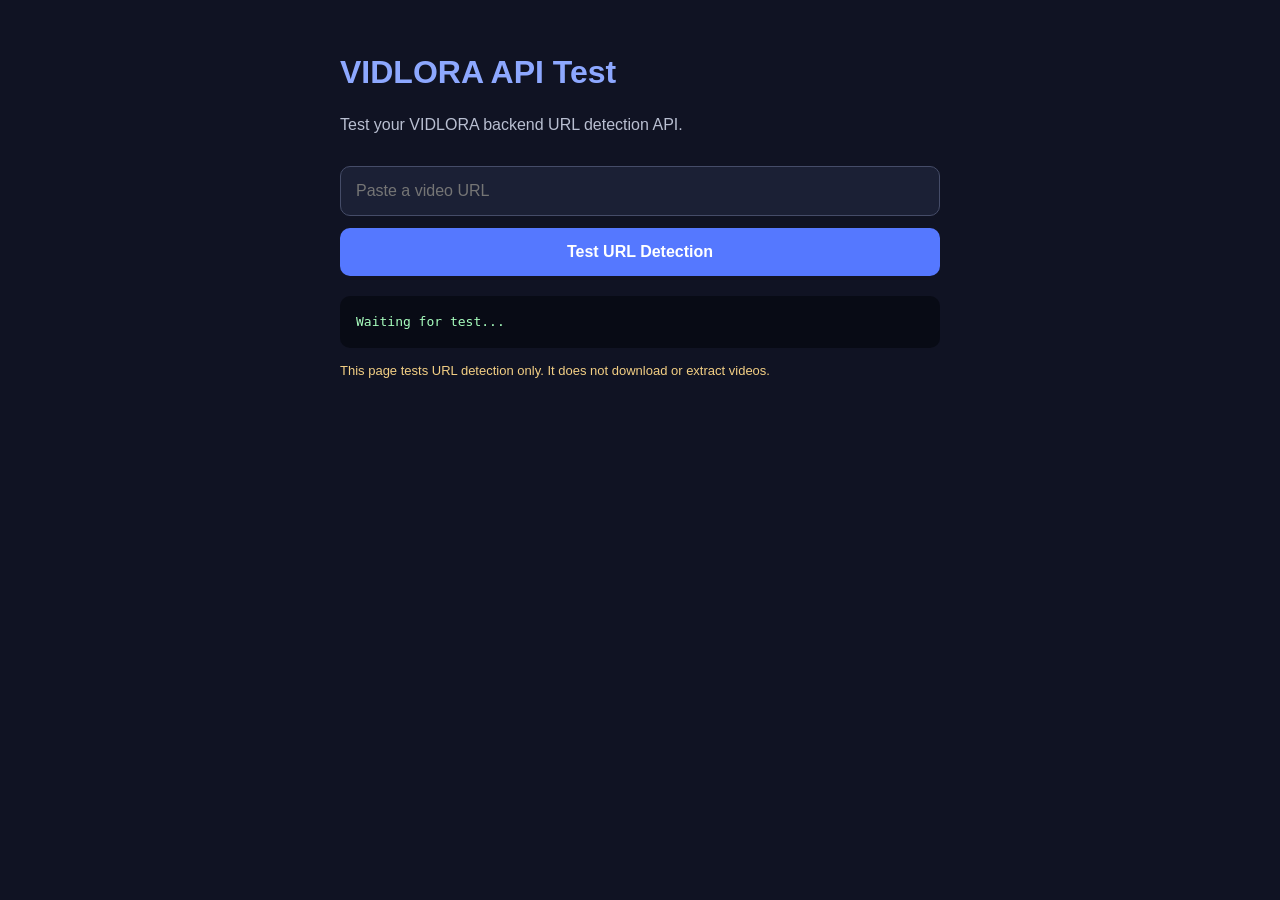
==== backend-test.html @ 54bf6745 "Create backend-test.html" ====
<!DOCTYPE html>
<html lang="en">
<head>
  <meta charset="UTF-8">
  <meta name="viewport" content="width=device-width, initial-scale=1.0">
  <meta name="robots" content="noindex, nofollow">
  <title>VIDLORA Backend Test</title>
  <style>
    * {
      box-sizing: border-box;
    }

    body {
      margin: 0;
      padding: 24px 16px;
      font-family: Arial, sans-serif;
      background: #101323;
      color: #fff;
    }

    main {
      max-width: 600px;
      margin: 30px auto;
    }

    h1 {
      color: #8da8ff;
    }

    p {
      color: #b9bfd1;
      line-height: 1.6;
    }

    input {
      width: 100%;
      padding: 15px;
      margin: 12px 0;
      border: 1px solid #454c68;
      border-radius: 10px;
      background: #1b2035;
      color: white;
      font-size: 16px;
    }

    button {
      width: 100%;
      padding: 15px;
      border: 0;
      border-radius: 10px;
      background: #5578ff;
      color: white;
      font-size: 16px;
      font-weight: bold;
      cursor: pointer;
    }

    button:disabled {
      opacity: 0.6;
    }

    pre {
      white-space: pre-wrap;
      overflow-wrap: anywhere;
      padding: 16px;
      margin-top: 20px;
      border-radius: 10px;
      background: #080b15;
      color: #a8ffbf;
      line-height: 1.5;
    }

    .note {
      font-size: 13px;
      color: #f3cf84;
    }
  </style>
</head>
<body>
  <main>
    <h1>VIDLORA API Test</h1>

    <p>
      Test your VIDLORA backend URL detection API.
    </p>

    <form id="testForm">
      <input
        id="videoUrl"
        type="url"
        placeholder="Paste a video URL"
        required
        maxlength="2048"
      >

      <button id="testButton" type="submit">
        Test URL Detection
      </button>
    </form>

    <pre id="result" aria-live="polite">Waiting for test...</pre>

    <p class="note">
      This page tests URL detection only. It does not download or extract videos.
    </p>
  </main>

  <script>
    "use strict";

    const API_URL = "https://vidlora.vercel.app/api/detect";

    const form = document.getElementById("testForm");
    const input = document.getElementById("videoUrl");
    const button = document.getElementById("testButton");
    const output = document.getElementById("result");

    form.addEventListener("submit", async function (event) {
      event.preventDefault();

      const url = input.value.trim();

      if (!url) {
        output.textContent = "Please enter a URL.";
        return;
      }

      button.disabled = true;
      button.textContent = "Testing...";
      output.textContent = "Connecting to VIDLORA backend...";

      try {
        const response = await fetch(API_URL, {
          method: "POST",
          headers: {
            "Content-Type": "application/json"
          },
          body: JSON.stringify({ url }),
          mode: "cors",
          credentials: "omit",
          cache: "no-store"
        });

        const data = await response.json();

        output.textContent =
          "HTTP Status: " + response.status + "\n\n" +
          JSON.stringify(data, null, 2);

      } catch (error) {
        output.textContent =
          "API test failed.\n\n" +
          (error.message || "Unknown network error") +
          "\n\nCheck deployment and CORS settings.";
      } finally {
        button.disabled = false;
        button.textContent = "Test URL Detection";
      }
    });
  </script>
</body>
</html>
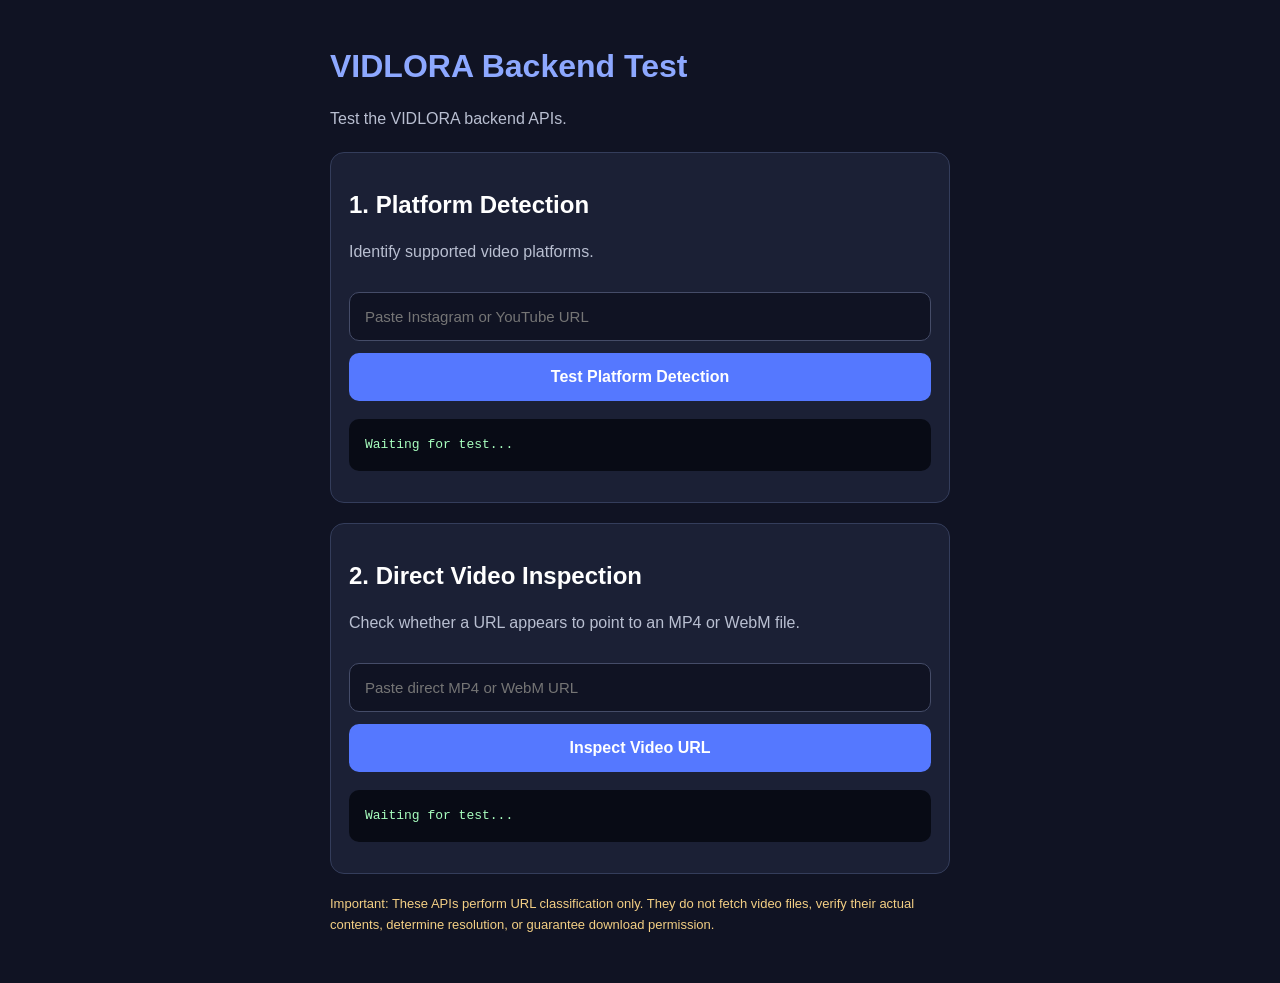
==== commit d2f2c7ea: "Update backend-test.html" ====
--- a/backend-test.html
+++ b/backend-test.html
@@ -2,34 +2,38 @@
 <html lang="en">
 <head>
   <meta charset="UTF-8">
-  <meta name="viewport" content="width=device-width, initial-scale=1.0">
-  <meta name="robots" content="noindex, nofollow">
+  <meta name="viewport" content="width=device-width, initial-scale=1">
+  <meta name="robots" content="noindex,nofollow">
   <title>VIDLORA Backend Test</title>
   <style>
-    * {
-      box-sizing: border-box;
-    }
+    * { box-sizing: border-box; }
 
     body {
       margin: 0;
       padding: 24px 16px;
-      font-family: Arial, sans-serif;
       background: #101323;
       color: #fff;
+      font-family: Arial, sans-serif;
     }
 
     main {
-      max-width: 600px;
-      margin: 30px auto;
-    }
-
-    h1 {
-      color: #8da8ff;
-    }
+      max-width: 620px;
+      margin: 24px auto;
+    }
+
+    h1 { color: #8da8ff; }
 
     p {
       color: #b9bfd1;
       line-height: 1.6;
+    }
+
+    .panel {
+      margin: 20px 0;
+      padding: 18px;
+      background: #1b2035;
+      border: 1px solid #343d5b;
+      border-radius: 14px;
     }
 
     input {
@@ -38,9 +42,9 @@
       margin: 12px 0;
       border: 1px solid #454c68;
       border-radius: 10px;
-      background: #1b2035;
+      background: #101323;
       color: white;
-      font-size: 16px;
+      font-size: 15px;
     }
 
     button {
@@ -56,107 +60,154 @@
     }
 
     button:disabled {
-      opacity: 0.6;
+      opacity: .6;
+      cursor: wait;
     }
 
     pre {
+      padding: 16px;
+      margin-top: 18px;
+      background: #080b15;
+      color: #a8ffbf;
+      border-radius: 10px;
       white-space: pre-wrap;
       overflow-wrap: anywhere;
-      padding: 16px;
-      margin-top: 20px;
-      border-radius: 10px;
-      background: #080b15;
-      color: #a8ffbf;
       line-height: 1.5;
     }
 
     .note {
+      color: #f3cf84;
       font-size: 13px;
-      color: #f3cf84;
     }
   </style>
 </head>
 <body>
-  <main>
-    <h1>VIDLORA API Test</h1>
-
-    <p>
-      Test your VIDLORA backend URL detection API.
-    </p>
-
-    <form id="testForm">
-      <input
-        id="videoUrl"
-        type="url"
-        placeholder="Paste a video URL"
-        required
-        maxlength="2048"
-      >
-
-      <button id="testButton" type="submit">
-        Test URL Detection
-      </button>
-    </form>
-
-    <pre id="result" aria-live="polite">Waiting for test...</pre>
-
-    <p class="note">
-      This page tests URL detection only. It does not download or extract videos.
-    </p>
-  </main>
-
-  <script>
-    "use strict";
-
-    const API_URL = "https://vidlora.vercel.app/api/detect";
-
-    const form = document.getElementById("testForm");
-    const input = document.getElementById("videoUrl");
-    const button = document.getElementById("testButton");
-    const output = document.getElementById("result");
-
-    form.addEventListener("submit", async function (event) {
-      event.preventDefault();
-
-      const url = input.value.trim();
-
-      if (!url) {
-        output.textContent = "Please enter a URL.";
-        return;
-      }
-
-      button.disabled = true;
-      button.textContent = "Testing...";
-      output.textContent = "Connecting to VIDLORA backend...";
-
-      try {
-        const response = await fetch(API_URL, {
-          method: "POST",
-          headers: {
-            "Content-Type": "application/json"
-          },
-          body: JSON.stringify({ url }),
-          mode: "cors",
-          credentials: "omit",
-          cache: "no-store"
-        });
-
-        const data = await response.json();
-
-        output.textContent =
-          "HTTP Status: " + response.status + "\n\n" +
-          JSON.stringify(data, null, 2);
-
-      } catch (error) {
-        output.textContent =
-          "API test failed.\n\n" +
-          (error.message || "Unknown network error") +
-          "\n\nCheck deployment and CORS settings.";
-      } finally {
-        button.disabled = false;
-        button.textContent = "Test URL Detection";
-      }
-    });
-  </script>
+<main>
+  <h1>VIDLORA Backend Test</h1>
+  <p>Test the VIDLORA backend APIs.</p>
+
+  <section class="panel">
+    <h2>1. Platform Detection</h2>
+    <p>Identify supported video platforms.</p>
+
+    <input
+      id="platformUrl"
+      type="url"
+      placeholder="Paste Instagram or YouTube URL"
+      maxlength="2048"
+    >
+
+    <button id="detectButton" type="button">
+      Test Platform Detection
+    </button>
+
+    <pre id="detectResult">Waiting for test...</pre>
+  </section>
+
+  <section class="panel">
+    <h2>2. Direct Video Inspection</h2>
+    <p>Check whether a URL appears to point to an MP4 or WebM file.</p>
+
+    <input
+      id="directUrl"
+      type="url"
+      placeholder="Paste direct MP4 or WebM URL"
+      maxlength="2048"
+    >
+
+    <button id="inspectButton" type="button">
+      Inspect Video URL
+    </button>
+
+    <pre id="inspectResult">Waiting for test...</pre>
+  </section>
+
+  <p class="note">
+    Important: These APIs perform URL classification only.
+    They do not fetch video files, verify their actual contents,
+    determine resolution, or guarantee download permission.
+  </p>
+</main>
+
+<script>
+"use strict";
+
+const API_BASE = "https://vidlora.vercel.app/api";
+
+async function callApi(endpoint, url) {
+  const response = await fetch(`${API_BASE}/${endpoint}`, {
+    method: "POST",
+    headers: {
+      "Content-Type": "application/json"
+    },
+    body: JSON.stringify({ url }),
+    mode: "cors",
+    credentials: "omit",
+    cache: "no-store"
+  });
+
+  let data;
+
+  try {
+    data = await response.json();
+  } catch {
+    throw new Error("Backend returned an invalid response.");
+  }
+
+  return {
+    status: response.status,
+    data
+  };
+}
+
+async function runTest(inputId, buttonId, resultId, endpoint) {
+  const input = document.getElementById(inputId);
+  const button = document.getElementById(buttonId);
+  const output = document.getElementById(resultId);
+
+  const url = input.value.trim();
+
+  if (!url) {
+    output.textContent = "Please enter a URL.";
+    return;
+  }
+
+  button.disabled = true;
+  output.textContent = "Connecting to backend...";
+
+  try {
+    const result = await callApi(endpoint, url);
+
+    output.textContent =
+      "HTTP Status: " + result.status + "\n\n" +
+      JSON.stringify(result.data, null, 2);
+
+  } catch (error) {
+    output.textContent =
+      "Request failed:\n" +
+      (error.message || "Unknown error");
+  } finally {
+    button.disabled = false;
+  }
+}
+
+document.getElementById("detectButton").addEventListener("click", () => {
+  runTest(
+    "platformUrl",
+    "detectButton",
+    "detectResult",
+    "detect"
+  );
+});
+
+document.getElementById("inspectButton").addEventListener("click", () => {
+  runTest(
+    "directUrl",
+    "inspectButton",
+    "inspectResult",
+    "inspect"
+  );
+});
+</script>
 </body>
 </html>
